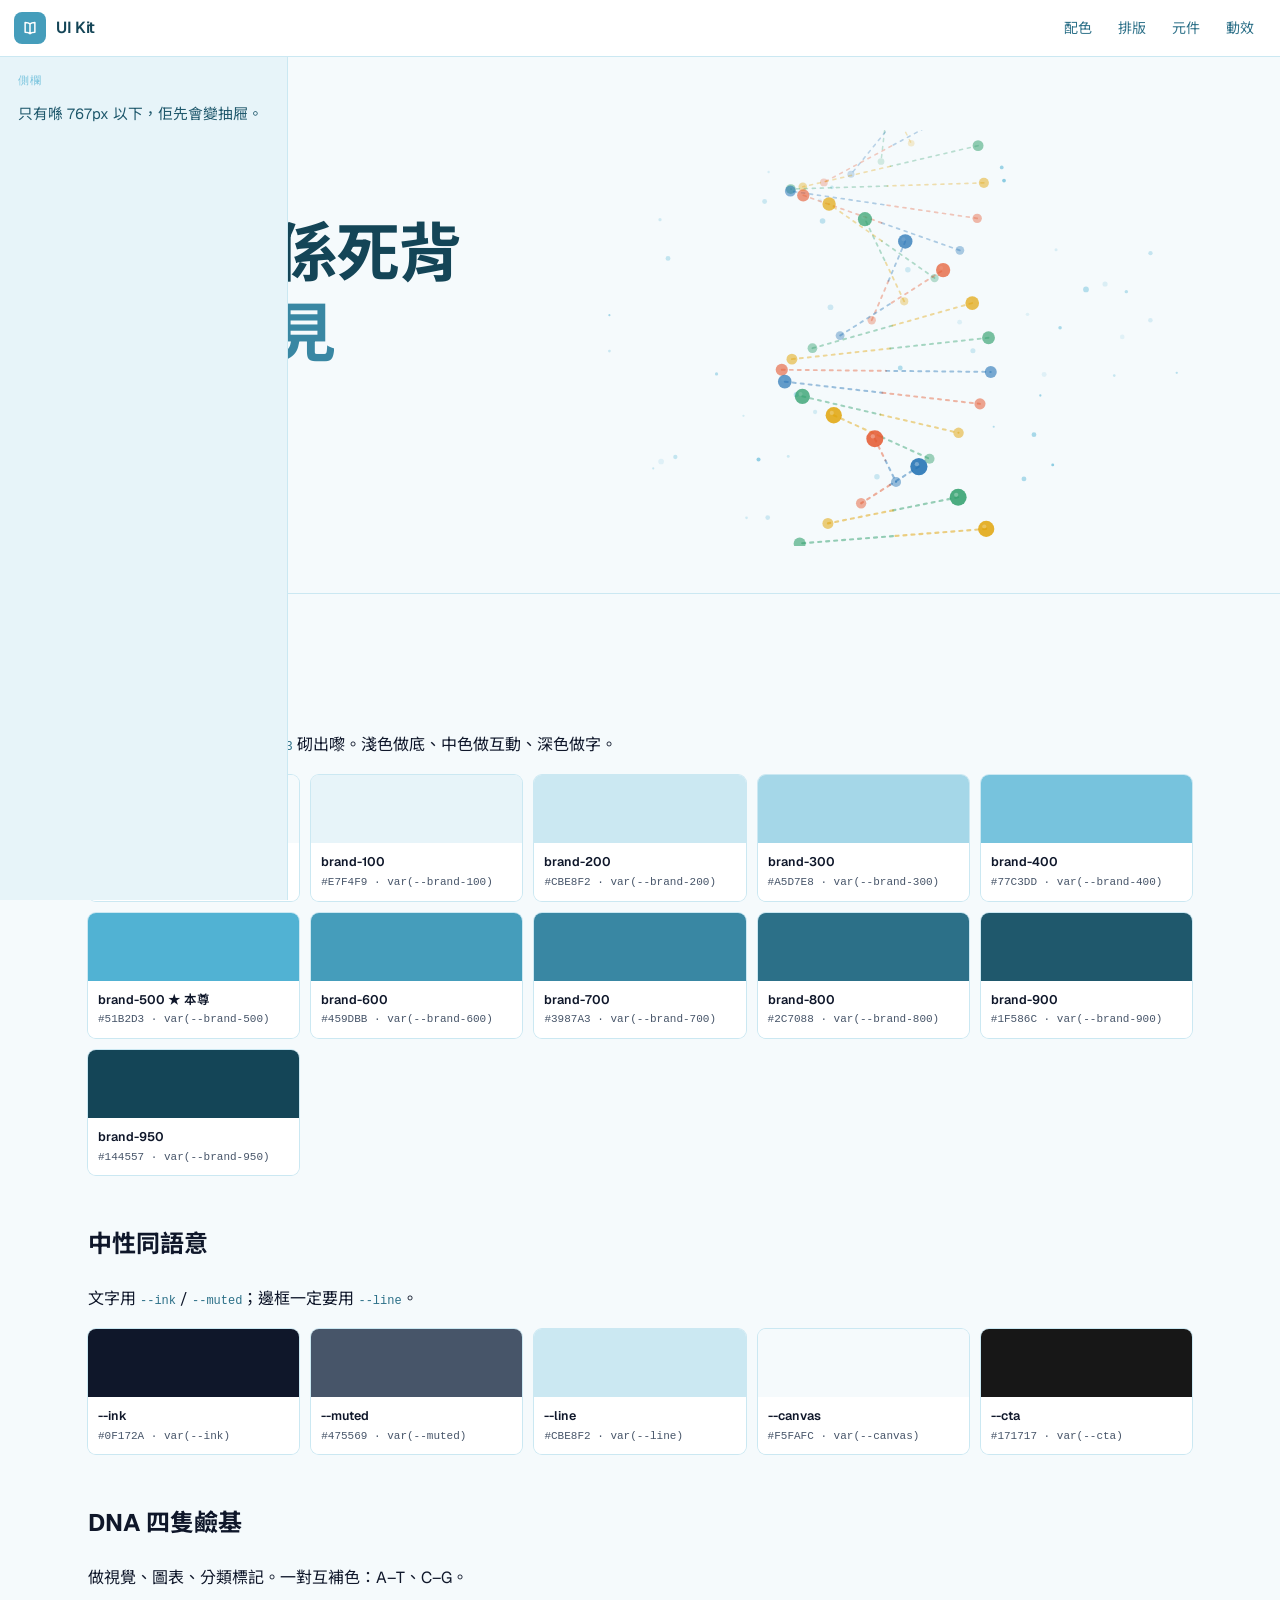
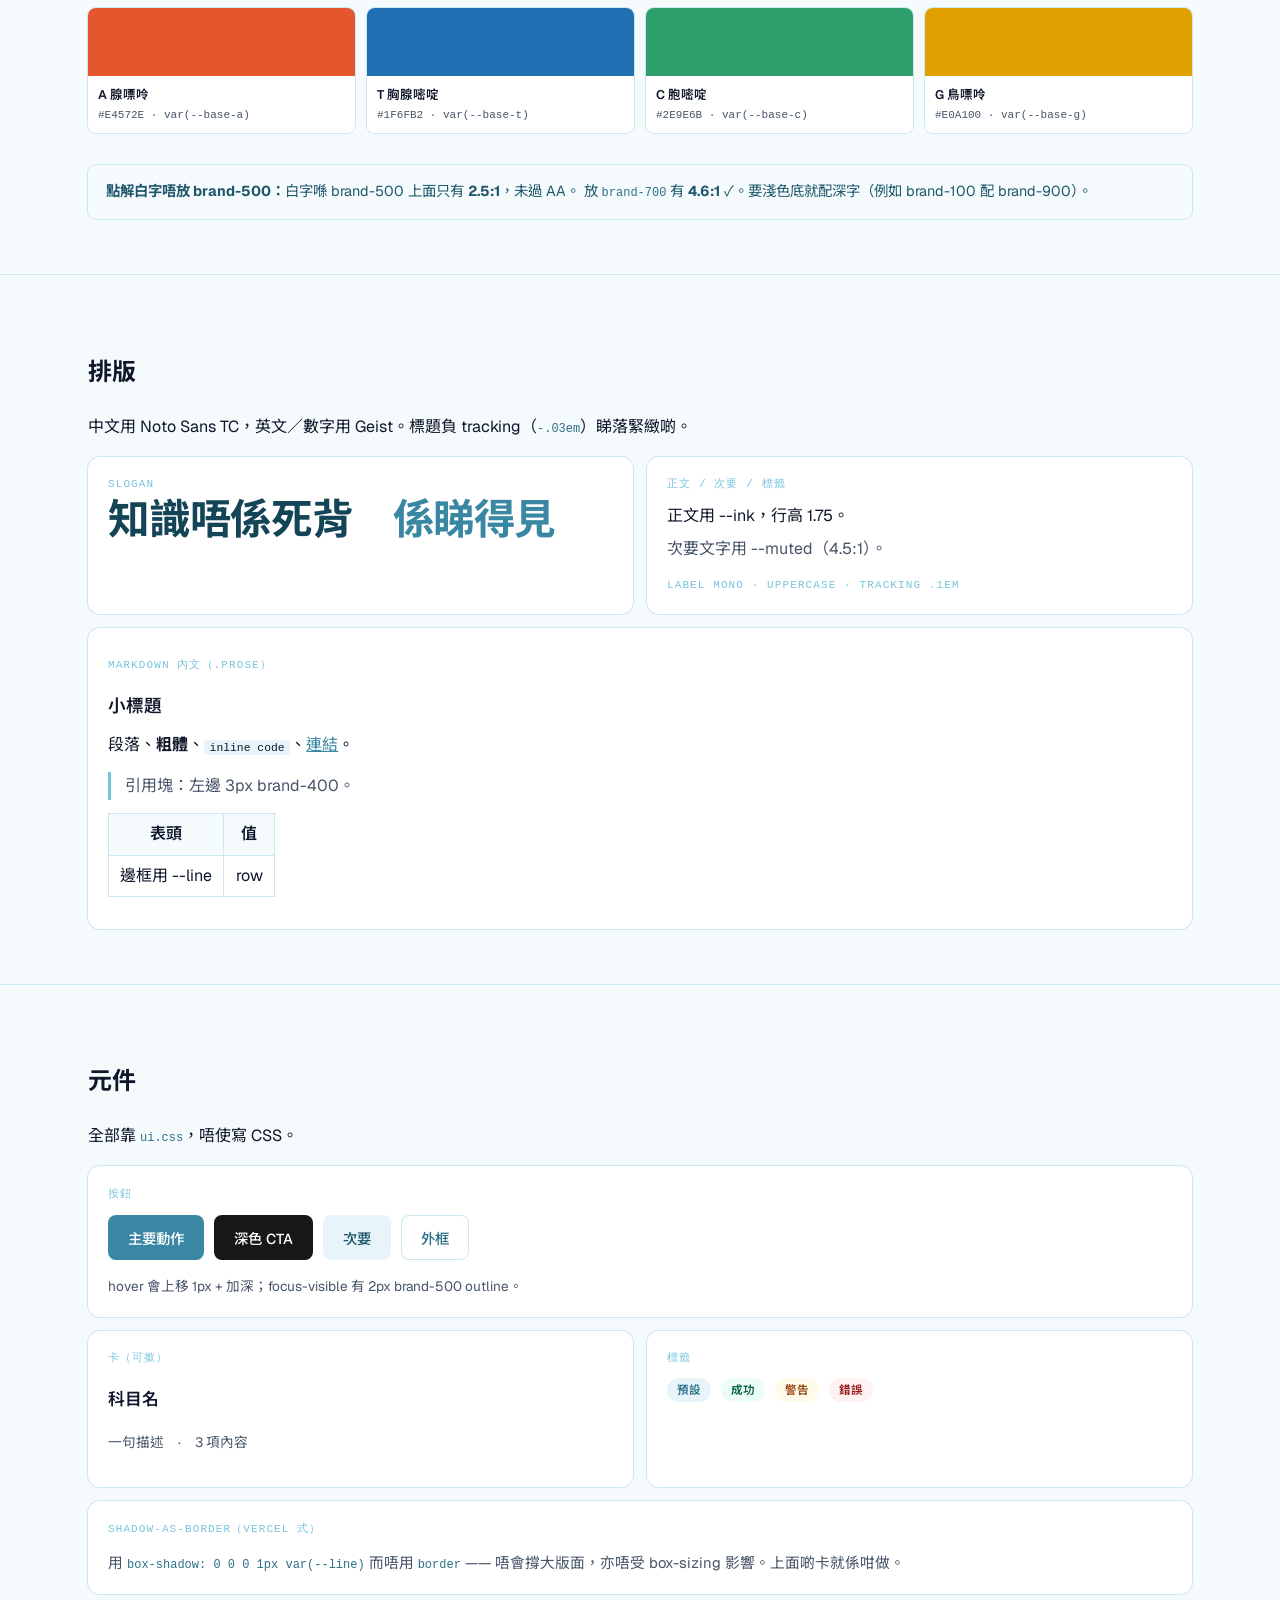
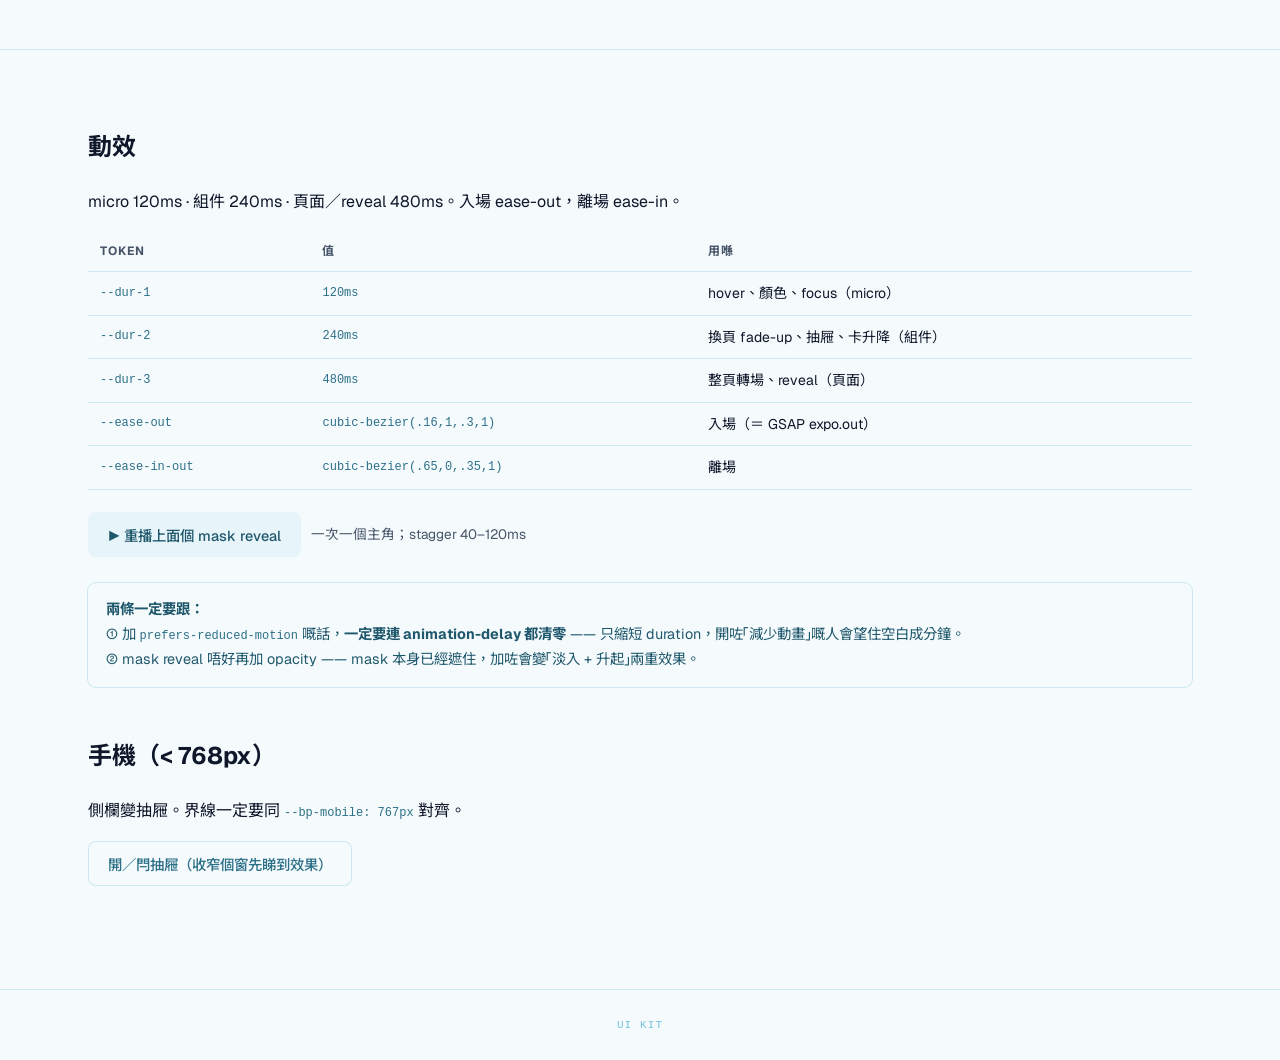
==== index.html @ c0c9cb09 "feat: reusable colour tokens and welcome page UI kit" ====
<!DOCTYPE html>
<html lang="zh-Hant">
<head>
<meta charset="utf-8">
<meta name="viewport" content="width=device-width, initial-scale=1">
<title>UI Kit · 配色同 Welcome Page</title>
<link rel="preconnect" href="https://fonts.googleapis.com">
<link rel="preconnect" href="https://fonts.gstatic.com" crossorigin>
<link href="https://fonts.googleapis.com/css2?family=Geist:wght@400;500;600;700&family=Noto+Sans+TC:wght@400;500;700;900&display=swap" rel="stylesheet">
<link rel="stylesheet" href="ui.css">
<style>
  .wrap { max-width: 72rem; margin: 0 auto; padding: 0 1.5rem; }
  .sec { padding: 3.5rem 0; }
  .sec + .sec { box-shadow: 0 -1px 0 var(--line); }
  .sec > h2 {
    font-size: 1.5rem; font-weight: 700; letter-spacing: -.02em;
    margin: 0 0 .3rem; color: var(--brand-950);
  }
  .sec > .hint { color: var(--muted); font-size: .92rem; margin: 0 0 1.8rem; }
  .grid3 { display: grid; gap: 12px; grid-template-columns: repeat(auto-fit, minmax(190px, 1fr)); }
  .grid2 { display: grid; gap: 14px; grid-template-columns: repeat(auto-fit, minmax(280px, 1fr)); }
  .sw { border-radius: var(--radius); overflow: hidden; box-shadow: 0 0 0 1px var(--line); }
  .sw .chip { height: 68px; }
  .sw .meta { padding: 8px 10px; background: #fff; }
  .sw .nm { font-size: 12.5px; font-weight: 600; }
  .sw .hex { font-family: var(--font-mono); font-size: 11px; color: var(--muted); }
  .row { display: flex; flex-wrap: wrap; gap: 10px; align-items: center; }
  .tok { font-family: var(--font-mono); font-size: 12px; color: var(--brand-800); }
  table.tbl { width: 100%; border-collapse: collapse; font-size: 14px; }
  table.tbl th, table.tbl td { text-align: left; padding: 9px 12px; border-bottom: 1px solid var(--line); }
  table.tbl th { color: var(--muted); font-size: 12px; text-transform: uppercase; letter-spacing: .08em; }
  .note { background: var(--brand-50); box-shadow: 0 0 0 1px var(--line); border-radius: var(--radius); padding: .9rem 1.1rem; font-size: .9rem; color: var(--brand-900); }
  /* hero demo */
  .hero { padding: 2rem 0 3rem; }
  .hero .sl-line { display: flex; flex-wrap: nowrap; }
  .hero .m { overflow: hidden; }
  .hero .sl-en .m { padding-bottom: .22em; margin-bottom: -.22em; }
  .stage { position: relative; height: 26rem; cursor: crosshair; }
  .stage canvas { display: block; width: 100%; height: 100%; }
  @media (max-width: 1023px) { .stage { height: 20rem; } }
  .hero-grid { display: grid; gap: 2rem; align-items: center; }
  @media (min-width: 1024px) { .hero-grid { grid-template-columns: 5fr 7fr; gap: 3.5rem; } }
</style>
</head>
<body>

<!-- ═══════════ 頂條（＝ welcome page 嘅導覽）═══════════ -->
<header class="app-topbar ring-b">
  <a href="#" style="display:flex;align-items:center;gap:.6rem;text-decoration:none">
    <span style="width:2rem;height:2rem;border-radius:var(--radius);background:var(--brand-600);color:#fff;display:grid;place-items:center">
      <svg width="18" height="18" fill="none" stroke="currentColor" viewBox="0 0 24 24">
        <path stroke-linecap="round" stroke-linejoin="round" stroke-width="2"
              d="M12 6.5C10.5 5 8.5 4.5 5.5 4.5v13c3 0 5 .5 6.5 2 1.5-1.5 3.5-2 6.5-2v-13c-3 0-5 .5-6.5 2zm0 0v13"/>
      </svg>
    </span>
    <span style="font-weight:600;color:var(--brand-950);letter-spacing:-.02em">UI Kit</span>
  </a>
  <nav style="margin-left:auto;display:flex;gap:2px;font-size:14px">
    <a href="#colors" class="nav-link">配色</a>
    <a href="#type"   class="nav-link">排版</a>
    <a href="#comp"   class="nav-link">元件</a>
    <a href="#motion" class="nav-link">動效</a>
  </nav>
</header>

<!-- ═══════════ Welcome Page 原樣 ═══════════ -->
<div class="sec hero">
  <div class="wrap">
    <p class="label-mono" style="margin-bottom:1.4rem">Welcome page · 直接抄呢一版</p>
    <div class="hero-grid">
      <div>
        <h1 class="slogan">
          <span class="sl-line">
            <span class="m"><span class="c" style="--i:0">知</span></span>
            <span class="m"><span class="c" style="--i:1">識</span></span>
            <span class="m"><span class="c" style="--i:2">唔</span></span>
            <span class="m"><span class="c" style="--i:3">係</span></span>
            <span class="m"><span class="c" style="--i:4">死</span></span>
            <span class="m"><span class="c" style="--i:5">背</span></span>
          </span>
          <span class="sl-line">
            <span class="m"><span class="c k" style="--i:6">係</span></span>
            <span class="m"><span class="c k" style="--i:7">睇</span></span>
            <span class="m"><span class="c k" style="--i:8">得</span></span>
            <span class="m"><span class="c k" style="--i:9">見</span></span>
          </span>
        </h1>
        <div style="margin-top:2.4rem">
          <a href="#" class="btn btn-primary">
            進入平台
            <svg width="16" height="16" fill="none" stroke="currentColor" viewBox="0 0 24 24">
              <path stroke-linecap="round" stroke-linejoin="round" stroke-width="2" d="M5 12h14M13 6l6 6-6 6"/>
            </svg>
          </a>
        </div>
      </div>
      <div>
        <div class="stage" id="stage"><canvas id="helix" aria-hidden="true"></canvas></div>
      </div>
    </div>
  </div>
</div>

<!-- ═══════════ 配色 ═══════════ -->
<div class="sec" id="colors">
  <div class="wrap">
    <h2>配色</h2>
    <p class="hint">主色階由 <span class="tok">--brand-500 #51B2D3</span> 砌出嚟。淺色做底、中色做互動、深色做字。</p>
    <div class="grid3" id="swBrand"></div>

    <h2 style="margin-top:3rem">中性同語意</h2>
    <p class="hint">文字用 <span class="tok">--ink</span> / <span class="tok">--muted</span>；邊框一定要用 <span class="tok">--line</span>。</p>
    <div class="grid3" id="swNeutral"></div>

    <h2 style="margin-top:3rem">DNA 四隻鹼基</h2>
    <p class="hint">做視覺、圖表、分類標記。一對互補色：A–T、C–G。</p>
    <div class="grid3" id="swBase"></div>

    <div class="note" style="margin-top:2rem">
      <b>點解白字唔放 brand-500：</b>白字喺 brand-500 上面只有 <b>2.5:1</b>，未過 AA。
      放 <span class="tok">brand-700</span> 有 <b>4.6:1</b> ✓。要淺色底就配深字（例如 brand-100 配 brand-900）。
    </div>
  </div>
</div>

<!-- ═══════════ 排版 ═══════════ -->
<div class="sec" id="type">
  <div class="wrap">
    <h2>排版</h2>
    <p class="hint">中文用 Noto Sans TC，英文／數字用 Geist。標題負 tracking（<span class="tok">-.03em</span>）睇落緊緻啲。</p>
    <div class="grid2">
      <div class="card">
        <p class="label-mono">Slogan</p>
        <p class="slogan" style="font-size:clamp(1.8rem,3.4vw,2.6rem)">知識唔係死背<span class="k">　係睇得見</span></p>
      </div>
      <div class="card">
        <p class="label-mono">正文 / 次要 / 標籤</p>
        <p style="margin:.5rem 0 .3rem">正文用 --ink，行高 1.75。</p>
        <p style="margin:0 0 .8rem;color:var(--muted)">次要文字用 --muted（4.5:1）。</p>
        <p class="label-mono" style="margin:0">Label mono · uppercase · tracking .1em</p>
      </div>
    </div>
    <div class="card prose" style="margin-top:14px">
      <p class="label-mono">Markdown 內文（.prose）</p>
      <h3>小標題</h3>
      <p>段落、<b>粗體</b>、<code>inline code</code>、<a href="#">連結</a>。</p>
      <blockquote>引用塊：左邊 3px brand-400。</blockquote>
      <table><tr><th>表頭</th><th>值</th></tr><tr><td>邊框用 --line</td><td>row</td></tr></table>
    </div>
  </div>
</div>

<!-- ═══════════ 元件 ═══════════ -->
<div class="sec" id="comp">
  <div class="wrap">
    <h2>元件</h2>
    <p class="hint">全部靠 <span class="tok">ui.css</span>，唔使寫 CSS。</p>

    <div class="card">
      <p class="label-mono">按鈕</p>
      <div class="row" style="margin-top:.7rem">
        <button class="btn btn-primary">主要動作</button>
        <button class="btn btn-dark">深色 CTA</button>
        <button class="btn btn-ghost">次要</button>
        <button class="btn btn-outline">外框</button>
      </div>
      <p class="card-sub" style="margin:.9rem 0 0">
        hover 會上移 1px + 加深；focus-visible 有 2px brand-500 outline。
      </p>
    </div>

    <div class="grid2" style="margin-top:14px">
      <div class="card card-hover">
        <p class="label-mono">卡（可撳）</p>
        <p class="card-title">科目名</p>
        <p class="card-sub">一句描述　·　3 項內容</p>
      </div>
      <div class="card">
        <p class="label-mono">標籤</p>
        <div class="row" style="margin-top:.6rem">
          <span class="pill">預設</span>
          <span class="pill" style="background:var(--ok-bg);color:#065F46">成功</span>
          <span class="pill" style="background:var(--warn-bg);color:#92400E">警告</span>
          <span class="pill" style="background:var(--danger-bg);color:#991B1B">錯誤</span>
        </div>
      </div>
    </div>

    <div class="card" style="margin-top:14px">
      <p class="label-mono">Shadow-as-border（Vercel 式）</p>
      <p style="margin:.7rem 0 0;font-size:.92rem;color:var(--muted)">
        用 <span class="tok">box-shadow: 0 0 0 1px var(--line)</span> 而唔用 <span class="tok">border</span> ——
        唔會撐大版面，亦唔受 box-sizing 影響。上面啲卡就係咁做。
      </p>
    </div>
  </div>
</div>

<!-- ═══════════ 動效 ═══════════ -->
<div class="sec" id="motion">
  <div class="wrap">
    <h2>動效</h2>
    <p class="hint">micro 120ms · 組件 240ms · 頁面／reveal 480ms。入場 ease-out，離場 ease-in。</p>
    <table class="tbl">
      <tr><th>Token</th><th>值</th><th>用喺</th></tr>
      <tr><td class="tok">--dur-1</td><td class="tok">120ms</td><td>hover、顏色、focus（micro）</td></tr>
      <tr><td class="tok">--dur-2</td><td class="tok">240ms</td><td>換頁 fade-up、抽屜、卡升降（組件）</td></tr>
      <tr><td class="tok">--dur-3</td><td class="tok">480ms</td><td>整頁轉場、reveal（頁面）</td></tr>
      <tr><td class="tok">--ease-out</td><td class="tok">cubic-bezier(.16,1,.3,1)</td><td>入場（＝ GSAP expo.out）</td></tr>
      <tr><td class="tok">--ease-in-out</td><td class="tok">cubic-bezier(.65,0,.35,1)</td><td>離場</td></tr>
    </table>
    <div class="row" style="margin-top:1.4rem">
      <button class="btn btn-ghost" onclick="replay()">▶ 重播上面個 mask reveal</button>
      <span class="card-sub">一次一個主角；stagger 40–120ms</span>
    </div>
    <div class="note" style="margin-top:1.6rem">
      <b>兩條一定要跟：</b><br>
      ① 加 <span class="tok">prefers-reduced-motion</span> 嘅話，<b>一定要連 animation-delay 都清零</b> ——
      只縮短 duration，開咗「減少動畫」嘅人會望住空白成分鐘。<br>
      ② mask reveal 唔好再加 opacity —— mask 本身已經遮住，加咗會變「淡入 + 升起」兩重效果。
    </div>

    <h2 style="margin-top:3rem">手機（&lt; 768px）</h2>
    <p class="hint">側欄變抽屜。界線一定要同 <span class="tok">--bp-mobile: 767px</span> 對齊。</p>
    <div class="row">
      <button class="btn btn-outline" onclick="document.getElementById('demo-drawer').classList.toggle('is-open')">
        開／閂抽屜（收窄個窗先睇到效果）
      </button>
    </div>
  </div>
</div>

<div id="backdrop" hidden onclick="document.getElementById('demo-drawer').classList.remove('is-open')"></div>
<aside class="app-sidebar" id="demo-drawer" style="position:fixed;top:var(--rail);bottom:0;left:0;z-index:30">
  <div style="padding:1rem 1.1rem">
    <p class="label-mono">側欄</p>
    <p style="margin:.6rem 0;font-size:.92rem">只有喺 767px 以下，佢先會變抽屜。</p>
  </div>
</aside>

<footer class="ring-t" style="margin-top:3rem">
  <p class="label-mono" style="text-align:center;padding:1.6rem">UI Kit</p>
</footer>

<script>
/* ═══ 色板由 CSS 變數讀出嚟砌 —— 改 ui.css 呢版自動跟 ═══ */
(function () {
  var CS = getComputedStyle(document.documentElement);
  function v(n) { return CS.getPropertyValue(n).trim(); }
  function swatch(el, name, val, label) {
    var d = document.createElement('div');
    d.className = 'sw';
    d.innerHTML = '<div class="chip" style="background:' + val + '"></div>'
      + '<div class="meta"><div class="nm">' + (label || name) + '</div>'
      + '<div class="hex">' + val.toUpperCase() + ' · var(' + name + ')</div></div>';
    el.appendChild(d);
  }
  var i;
  var STEPS = [50, 100, 200, 300, 400, 500, 600, 700, 800, 900, 950];
  var b = document.getElementById('swBrand');
  for (i = 0; i < STEPS.length; i++) {
    var step = STEPS[i];
    swatch(b, '--brand-' + step, v('--brand-' + step),
            'brand-' + step + (step === 500 ? '  ★ 本尊' : ''));
  }
  swatch(document.getElementById('swNeutral'), '--ink', v('--ink'));
  swatch(document.getElementById('swNeutral'), '--muted', v('--muted'));
  swatch(document.getElementById('swNeutral'), '--line', v('--line'));
  swatch(document.getElementById('swNeutral'), '--canvas', v('--canvas'));
  swatch(document.getElementById('swNeutral'), '--cta', v('--cta'));
  swatch(document.getElementById('swBase'), '--base-a', v('--base-a'), 'A 腺嘌呤');
  swatch(document.getElementById('swBase'), '--base-t', v('--base-t'), 'T 胸腺嘧啶');
  swatch(document.getElementById('swBase'), '--base-c', v('--base-c'), 'C 胞嘧啶');
  swatch(document.getElementById('swBase'), '--base-g', v('--base-g'), 'G 鳥嘌呤');
})();

function replay() {
  document.querySelectorAll('.hero .c').forEach(function (el) {
    el.style.animation = 'none';
    void el.offsetWidth;
    el.style.animation = '';
  });
}

/* ═══ 3D DNA 雙螺旋（同 LearnHub welcome page 一樣）═══
   真透視投影（z 影響大細同位置）+ 深度排序（遠嘅先畫）。 */
(function () {
  var canvas = document.getElementById('helix');
  var stage = document.getElementById('stage');
  if (!canvas || !stage) return;
  var ctx = canvas.getContext('2d');
  if (!ctx) return;

  var reduce = window.matchMedia('(prefers-reduced-motion: reduce)').matches;

  var ZOOM = 2.0;        /* 想調大細改呢個 */
  var SPEED = 0.003;     /* 轉速 */

  var BASES = {
    A: { color: '#E4572E', pair: 'T' },
    T: { color: '#1F6FB2', pair: 'A' },
    C: { color: '#2E9E6B', pair: 'G' },
    G: { color: '#E0A100', pair: 'C' }
  };
  var ORDER = ['A', 'T', 'C', 'G'];

  var PAIRS = 46, RADIUS = 62, TWIST = 0.36, SPAN = 620, FOCAL = 520;
  var w = 0, h = 0, dpr = 1, t = 0;
  var pointer = { x: 0, y: 0, tx: 0, ty: 0, px: -999, py: -999, on: false };

  var PARTICLES = 46, PUSH_R = 90, PUSH_F = 2.0, SPRING = 0.008, DAMPING = 0.92, WANDER = 3.2;
  var DOT_COLORS = ['#77C3DD', '#51B2D3', '#A5D8E8'];
  var parts = [];

  for (var pi = 0; pi < PARTICLES; pi++) {
    var pang = Math.random() * Math.PI * 2;
    var prad = Math.sqrt(Math.random()) * 0.5;   /* sqrt → 面積均勻，唔會中間密 */
    parts.push({
      nx: 0.5 + Math.cos(pang) * prad, ny: 0.5 + Math.sin(pang) * prad,
      hx: 0, hy: 0, x: 0, y: 0, vx: 0, vy: 0, placed: false,
      r: 1 + Math.random() * 1.9, a: 0.22 + Math.random() * 0.42,
      ph: Math.random() * Math.PI * 2, c: DOT_COLORS[pi % DOT_COLORS.length]
    });
  }

  function resize() {
    dpr = Math.min(window.devicePixelRatio || 1, 2);
    var rect = stage.getBoundingClientRect();
    w = Math.max(1, rect.width); h = Math.max(1, rect.height);
    canvas.width = Math.floor(w * dpr); canvas.height = Math.floor(h * dpr);
    ctx.setTransform(dpr, 0, 0, dpr, 0, 0);
    for (var i = 0; i < parts.length; i++) {
      var p = parts[i];
      p.hx = p.nx * w; p.hy = p.ny * h;
      if (!p.placed) { p.x = p.hx; p.y = p.hy; p.placed = true; }
    }
  }

  function drawParticles() {
    for (var i = 0; i < parts.length; i++) {
      var o = parts[i];
      if (pointer.on) {
        var dx = o.x - pointer.px, dy = o.y - pointer.py, dd = dx * dx + dy * dy;
        if (dd < PUSH_R * PUSH_R) {
          var d = Math.sqrt(dd) || 1, f = 1 - d / PUSH_R;
          o.vx += (dx / d) * f * PUSH_F; o.vy += (dy / d) * f * PUSH_F;
        }
      }
      /* 彈返**自己個家**而唔係畫面中心 —— 唔係一推到中間就會攏成一堆散唔返 */
      var wx = Math.sin(t * 0.55 + o.ph) * WANDER;
      var wy = Math.cos(t * 0.42 + o.ph * 1.7) * WANDER;
      o.vx += (o.hx + wx - o.x) * SPRING; o.vy += (o.hy + wy - o.y) * SPRING;
      o.vx *= DAMPING; o.vy *= DAMPING; o.x += o.vx; o.y += o.vy;
      ctx.globalAlpha = o.a; ctx.fillStyle = o.c;
      ctx.beginPath(); ctx.arc(o.x, o.y, o.r, 0, Math.PI * 2); ctx.fill();
    }
    ctx.globalAlpha = 1;
  }

  function draw() {
    ctx.clearRect(0, 0, w, h);
    drawParticles();

    var tiltX = -0.34 + pointer.ty * 0.20, tiltY = pointer.tx * 0.30;
    var cosY = Math.cos(tiltY), sinY = Math.sin(tiltY);
    var cosX = Math.cos(tiltX), sinX = Math.sin(tiltX);
    var cx = w / 2, cy = h / 2;
    var scale = Math.min(w / 300, h / 500) * ZOOM;

    function rot(x0, y0, z0) {
      var x1 = x0 * cosY - z0 * sinY, z1 = x0 * sinY + z0 * cosY;
      var y1 = y0 * cosX - z1 * sinX, z2 = y0 * sinX + z1 * cosX;
      var s = FOCAL / (FOCAL + z2);
      return { x: cx + x1 * s * scale, y: cy + y1 * s * scale, z: z2, s: s };
    }

    var nodes = [];
    for (var i = 0; i < PAIRS; i++) {
      var axisY = (i / (PAIRS - 1) - 0.5) * SPAN;
      var ang = i * TWIST + t;
      var leftKey = ORDER[i % 4], rightKey = BASES[leftKey].pair;
      var ax = Math.cos(ang) * RADIUS, az = Math.sin(ang) * RADIUS;
      var pa = rot(ax, axisY, az), pb = rot(-ax, axisY, -az);
      var mid = { x: (pa.x + pb.x) / 2, y: (pa.y + pb.y) / 2 };
      nodes.push({
        kind: 'rung', z: (pa.z + pb.z) / 2,
        x1: pa.x, y1: pa.y, x2: mid.x, y2: mid.y, c1: BASES[leftKey].color,
        ax: mid.x, ay: mid.y, bx: pb.x, by: pb.y, c2: BASES[rightKey].color
      });
      nodes.push({ kind: 'bead', x: pa.x, y: pa.y, z: pa.z, s: pa.s, c: BASES[leftKey].color });
      nodes.push({ kind: 'bead', x: pb.x, y: pb.y, z: pb.z, s: pb.s, c: BASES[rightKey].color });
    }
    nodes.sort(function (a, b) { return b.z - a.z; });   /* z 大＝遠，先畫 */

    for (var k = 0; k < nodes.length; k++) {
      var n = nodes[k];
      var depth = 1 - (n.z + RADIUS * 2) / (RADIUS * 4);
      depth = Math.max(0, Math.min(1, depth));
      ctx.globalAlpha = 0.14 + depth * 0.86;
      if (n.kind === 'bead') {
        var r = Math.max(1.4, 3.6 * n.s * scale);
        ctx.fillStyle = n.c;
        ctx.beginPath(); ctx.arc(n.x, n.y, r * (0.65 + depth * 0.65), 0, Math.PI * 2); ctx.fill();
        if (depth > 0.62) {
          ctx.globalAlpha = (depth - 0.62) * 1.3; ctx.fillStyle = '#FFFFFF';
          ctx.beginPath(); ctx.arc(n.x - r * 0.28, n.y - r * 0.34, r * 0.30, 0, Math.PI * 2); ctx.fill();
        }
      } else {
        ctx.globalAlpha = ctx.globalAlpha * 0.7;
        ctx.lineWidth = 1 + depth * 1.8; ctx.lineCap = 'round'; ctx.setLineDash([3, 5]);
        ctx.strokeStyle = n.c1;
        ctx.beginPath(); ctx.moveTo(n.x1, n.y1); ctx.lineTo(n.x2, n.y2); ctx.stroke();
        ctx.strokeStyle = n.c2;
        ctx.beginPath(); ctx.moveTo(n.ax, n.ay); ctx.lineTo(n.bx, n.by); ctx.stroke();
        ctx.setLineDash([]);
      }
    }
    ctx.globalAlpha = 1;
  }

  function frame() {
    t += SPEED;
    pointer.x += (pointer.tx - pointer.x) * 0.06;
    pointer.y += (pointer.ty - pointer.y) * 0.06;
    draw();
    requestAnimationFrame(frame);
  }

  resize();
  window.addEventListener('resize', resize);
  if (reduce) { draw(); }
  else {
    stage.addEventListener('pointermove', function (e) {
      var r = stage.getBoundingClientRect();
      pointer.px = e.clientX - r.left; pointer.py = e.clientY - r.top;
      pointer.on = true;
      pointer.tx = (pointer.px / r.width - 0.5) * 2;
      pointer.ty = (pointer.py / r.height - 0.5) * 2;
    });
    stage.addEventListener('pointerleave', function () {
      pointer.on = false; pointer.tx = 0; pointer.ty = 0;
    });
    requestAnimationFrame(frame);
  }
})();
</script>
</body>
</html>
---- ui.css ----
/* ══════════════════════════════════════════════════════════════
   UI Kit · LearnHub 設計系統
   ──────────────────────────────────────────────────────────────
   一個檔，drop 入任何 project 就用得：
     <link rel="stylesheet" href="ui.css">
   跟住用 var(--brand-500) 之類，唔使記色值。

   內容：色階 · 中性色 · 動效 token · 按鈕 · 卡 · 導覽 ·
         shadow-as-border · 排版 · 手機抽屜 · reduced-motion
   ══════════════════════════════════════════════════════════════ */

:root {
  /* ── 主色階：由 #51B2D3（brand-500 本尊）砌出嚟 ────────────
     淺色做底（50–200）、中色做互動（300–500）、深色做字（700–950）。
     白字放 brand-700 係 4.6:1，啱 WCAG AA。 */
  --brand-50:  #F5FAFC;
  --brand-100: #E7F4F9;
  --brand-200: #CBE8F2;
  --brand-300: #A5D7E8;
  --brand-400: #77C3DD;
  --brand-500: #51B2D3;
  --brand-600: #459DBB;
  --brand-700: #3987A3;
  --brand-800: #2C7088;
  --brand-900: #1F586C;
  --brand-950: #144557;

  /* ── 中性 ─────────────────────────────────────────────── */
  --ink:        #0F172A;   /* 主文字 */
  --muted:      #475569;   /* 次要文字（4.5:1 on 白） */
  --line:       #CBE8F2;   /* 分隔線／邊框（＝ brand-200） */
  --surface:    #FFFFFF;
  --canvas:     #F5FAFC;   /* 頁面底（＝ brand-50） */
  --cta:        #171717;   /* 深色 CTA */

  /* ── 語意 ─────────────────────────────────────────────── */
  --ok:         #059669;  --ok-bg:   #ECFDF5;
  --warn:       #B45309;  --warn-bg: #FFFBEB;
  --danger:     #DC2626;  --danger-bg:#FEF2F2;

  /* ── 動效 token（跟「UI元素 - Motion 動效」）────────────
     micro 120ms · 組件 240ms · 頁面／reveal 480ms
     入場 ease-out，離場 ease-in；一次一個主角，stagger 40–120ms */
  --dur-1: 120ms;
  --dur-2: 240ms;
  --dur-3: 480ms;
  --ease-out:    cubic-bezier(.16, 1, .3, 1);   /* ＝ GSAP expo.out */
  --ease-in-out: cubic-bezier(.65, 0, .35, 1);

  /* ── DNA 四隻鹼基（做視覺／圖表用）───────────────────── */
  --base-a: #E4572E;   /* 橙紅 */
  --base-t: #1F6FB2;   /* 藍 */
  --base-c: #2E9E6B;   /* 綠 */
  --base-g: #E0A100;   /* 琥珀 */

  /* ── 粒子（背景裝飾）────────────────────────────────── */
  --dot-1: #77C3DD;
  --dot-2: #51B2D3;
  --dot-3: #A5D8E8;

  /* ── 版面 ─────────────────────────────────────────────── */
  --radius-sm: 6px;
  --radius:    8px;
  --radius-lg: 12px;
  --radius-xl: 16px;
  --font: 'Geist', 'Noto Sans TC', system-ui, -apple-system, sans-serif;
  --font-mono: ui-monospace, SFMono-Regular, "SF Mono", Menlo, monospace;
  --rail: 3.5rem;      /* 頂條高（＝ h-14） */
  --sidebar: 18rem;    /* 側欄闊（＝ w-72） */
  --bp-mobile: 767px;  /* < 768 = 手機 */
}

/* ═══════════ 基礎 ═══════════ */
*, *::before, *::after { box-sizing: border-box; }
body {
  margin: 0;
  background: var(--canvas);
  color: var(--ink);
  font-family: var(--font);
  line-height: 1.75;
  -webkit-text-size-adjust: 100%;
}
a { color: var(--brand-700); }

/* ═══════════ Shadow-as-border（Vercel 式）═══════════
   用 shadow 畫 1px 線而唔用 border —— 唔會撐大版面，
   亦唔會被 box-sizing 影響。 */
.ring-b { box-shadow: 0 1px 0 var(--line); }
.ring-t { box-shadow: 0 -1px 0 var(--line); }
.ring   { box-shadow: 0 0 0 1px var(--line); }

/* ═══════════ 按鈕 ═══════════ */
.btn {
  display: inline-flex; align-items: center; gap: .5rem;
  padding: .75rem 1.25rem; border-radius: var(--radius);
  font-size: .9rem; font-weight: 500; font-family: inherit;
  border: 0; cursor: pointer; text-decoration: none;
  transition: background var(--dur-1) ease, transform var(--dur-1) ease,
              color var(--dur-1) ease;
}
.btn:active { transform: translateY(0); }
.btn:focus-visible { outline: 2px solid var(--brand-500); outline-offset: 2px; }

/* 主掣：brand-700 + 白字 ＝ 4.6:1（過 AA） */
.btn-primary { background: var(--brand-700); color: #fff; }
.btn-primary:hover { background: var(--brand-800); transform: translateY(-1px); }

.btn-dark { background: var(--cta); color: #fff; }
.btn-dark:hover { background: #000; transform: translateY(-1px); }

.btn-ghost { background: var(--brand-100); color: var(--brand-900); }
.btn-ghost:hover { background: var(--brand-200); }

.btn-outline { background: transparent; color: var(--brand-800); box-shadow: inset 0 0 0 1px var(--line); }
.btn-outline:hover { background: var(--brand-50); }

/* ═══════════ 導覽連結 ═══════════ */
.nav-link {
  padding: .5rem .75rem; border-radius: var(--radius-sm);
  color: var(--brand-800); text-decoration: none;
  transition: background var(--dur-1) ease, color var(--dur-1) ease;
}
.nav-link:hover { background: var(--brand-100); color: var(--brand-950); }

/* ═══════════ 小標籤 ═══════════ */
.label-mono {
  font-family: var(--font-mono);
  font-size: 11px; font-weight: 500; letter-spacing: .1em;
  text-transform: uppercase; color: var(--brand-400); margin: 0;
}
.pill {
  display: inline-block; padding: 2px 10px; border-radius: 999px;
  font-size: 11.5px; font-weight: 600;
  background: var(--brand-100); color: var(--brand-800);
}

/* ═══════════ 卡 ═══════════ */
.card {
  background: var(--surface); border-radius: var(--radius-lg);
  box-shadow: 0 0 0 1px var(--line);
  padding: 1.15rem 1.25rem;
  transition: transform var(--dur-1) var(--ease-out),
              box-shadow var(--dur-1) var(--ease-out);
}
.card-hover:hover {
  transform: translateY(-1px);
  box-shadow: 0 0 0 1px var(--line), 0 8px 24px -12px rgba(20, 69, 87, .35);
}
.card-title { font-weight: 600; font-size: 1.05rem; letter-spacing: -.2px; }
.card-sub   { font-size: .85rem; color: var(--muted); }

/* ═══════════ 排版 ═══════════ */
.slogan {
  font-size: clamp(2.3rem, 5vw, 4rem);
  font-weight: 700; line-height: 1.24; letter-spacing: -.03em;
  color: var(--brand-950); margin: 0;
}
.slogan .k { color: var(--brand-700); letter-spacing: -.04em; }  /* 強調那半句 */

/* Markdown／文章內文 */
.prose h1 { font-size: 1.6rem;  font-weight: 700; margin: 1.2rem 0 .6rem; }
.prose h2 { font-size: 1.3rem;  font-weight: 700; margin: 1.1rem 0 .5rem; }
.prose h3 { font-size: 1.1rem;  font-weight: 600; margin: 1rem 0 .4rem; }
.prose p  { margin: .6rem 0; line-height: 1.75; }
.prose ul, .prose ol { margin: .6rem 0 .6rem 1.3rem; line-height: 1.75; }
.prose ul { list-style: disc; } .prose ol { list-style: decimal; }
.prose code  { background: var(--brand-100); padding: .1rem .35rem; border-radius: .25rem; font-size: .875em; }
.prose pre   { background: var(--brand-950); color: var(--brand-100); padding: 1rem; border-radius: var(--radius); overflow-x: auto; margin: .8rem 0; }
.prose pre code { background: none; padding: 0; color: inherit; }
.prose blockquote { border-left: 3px solid var(--brand-400); padding-left: .9rem; color: var(--muted); margin: .8rem 0; }
.prose table { border-collapse: collapse; margin: .8rem 0; }
.prose th, .prose td { border: 1px solid var(--line); padding: .4rem .7rem; }
.prose th { background: var(--brand-50); font-weight: 600; }
.prose img { max-width: 100%; }

/* ═══════════ 動效 ═══════════ */
.fade-up { animation: fadeUp var(--dur-2) var(--ease-out) both; }
@keyframes fadeUp {
  from { opacity: 0; transform: translate3d(0, 6px, 0); }
  to   { opacity: 1; transform: translate3d(0, 0, 0); }
}
/* 逐個字由 mask 下面升上嚟。HTML：
   <span class="m"><span class="c" style="--i:0">知</span></span> */
.m { display: inline-block; overflow: hidden; vertical-align: bottom; }
.c { display: inline-block; animation: charRise 1100ms var(--ease-out) both;
     animation-delay: calc(var(--i) * 30ms); }
@keyframes charRise {
  from { transform: translate3d(0, 130%, 0); }
  to   { transform: translate3d(0, 0, 0); }
}

/* ═══════════ 頂條 + 側欄（手機變抽屜）═══════════
   界線一定要同 --bp-mobile（767px）對齊，唔係會出現
   「側欄收咗但主內容仲留位」嘅空窗。 */
.app-topbar {
  position: sticky; top: 0; z-index: 40; height: var(--rail);
  display: flex; align-items: center; gap: .6rem; padding: 0 .9rem;
  background: rgba(255, 255, 255, .95);
  backdrop-filter: blur(8px);
  box-shadow: 0 1px 0 var(--line);
}
.app-sidebar {
  width: var(--sidebar); flex: 0 0 var(--sidebar);
  background: var(--brand-100); color: var(--brand-900);
  box-shadow: inset -1px 0 0 var(--line);
  position: sticky; top: var(--rail); height: calc(100vh - var(--rail));
  overflow-y: auto;
}
#backdrop { display: none; }
@media (max-width: 767px) {
  .app-sidebar {
    position: fixed; top: var(--rail); bottom: 0; left: 0; z-index: 30;
    height: auto; transform: translateX(-100%);
    transition: transform .22s ease;
    box-shadow: 0 0 0 1px var(--line), 24px 0 48px -24px rgba(20, 69, 87, .45);
  }
  .app-sidebar.is-open { transform: translateX(0); }
  #backdrop:not([hidden]) {
    display: block; position: fixed; inset: var(--rail) 0 0 0; z-index: 20;
    background: rgba(20, 69, 87, .35);
  }
  body.sidebar-open { overflow: hidden; }   /* 鎖住背景捲動，唔係會有雙捲軸 */
}

/* ═══════════ 無障礙：減少動畫 ═══════════
   用 .01ms + !important 而唔係 animation:none —— 保留動畫結束狀態，
   唔會「未播完就卡喺 opacity:0」。
   ⚠️ 一定要連 animation-delay 都清零，唔係有延遲嘅元素會空白好久。 */
@media (prefers-reduced-motion: reduce) {
  *, *::before, *::after {
    animation-duration: .01ms !important;
    animation-delay: 0ms !important;
    animation-iteration-count: 1 !important;
    transition-duration: .01ms !important;
    transition-delay: 0ms !important;
    scroll-behavior: auto !important;
  }
}
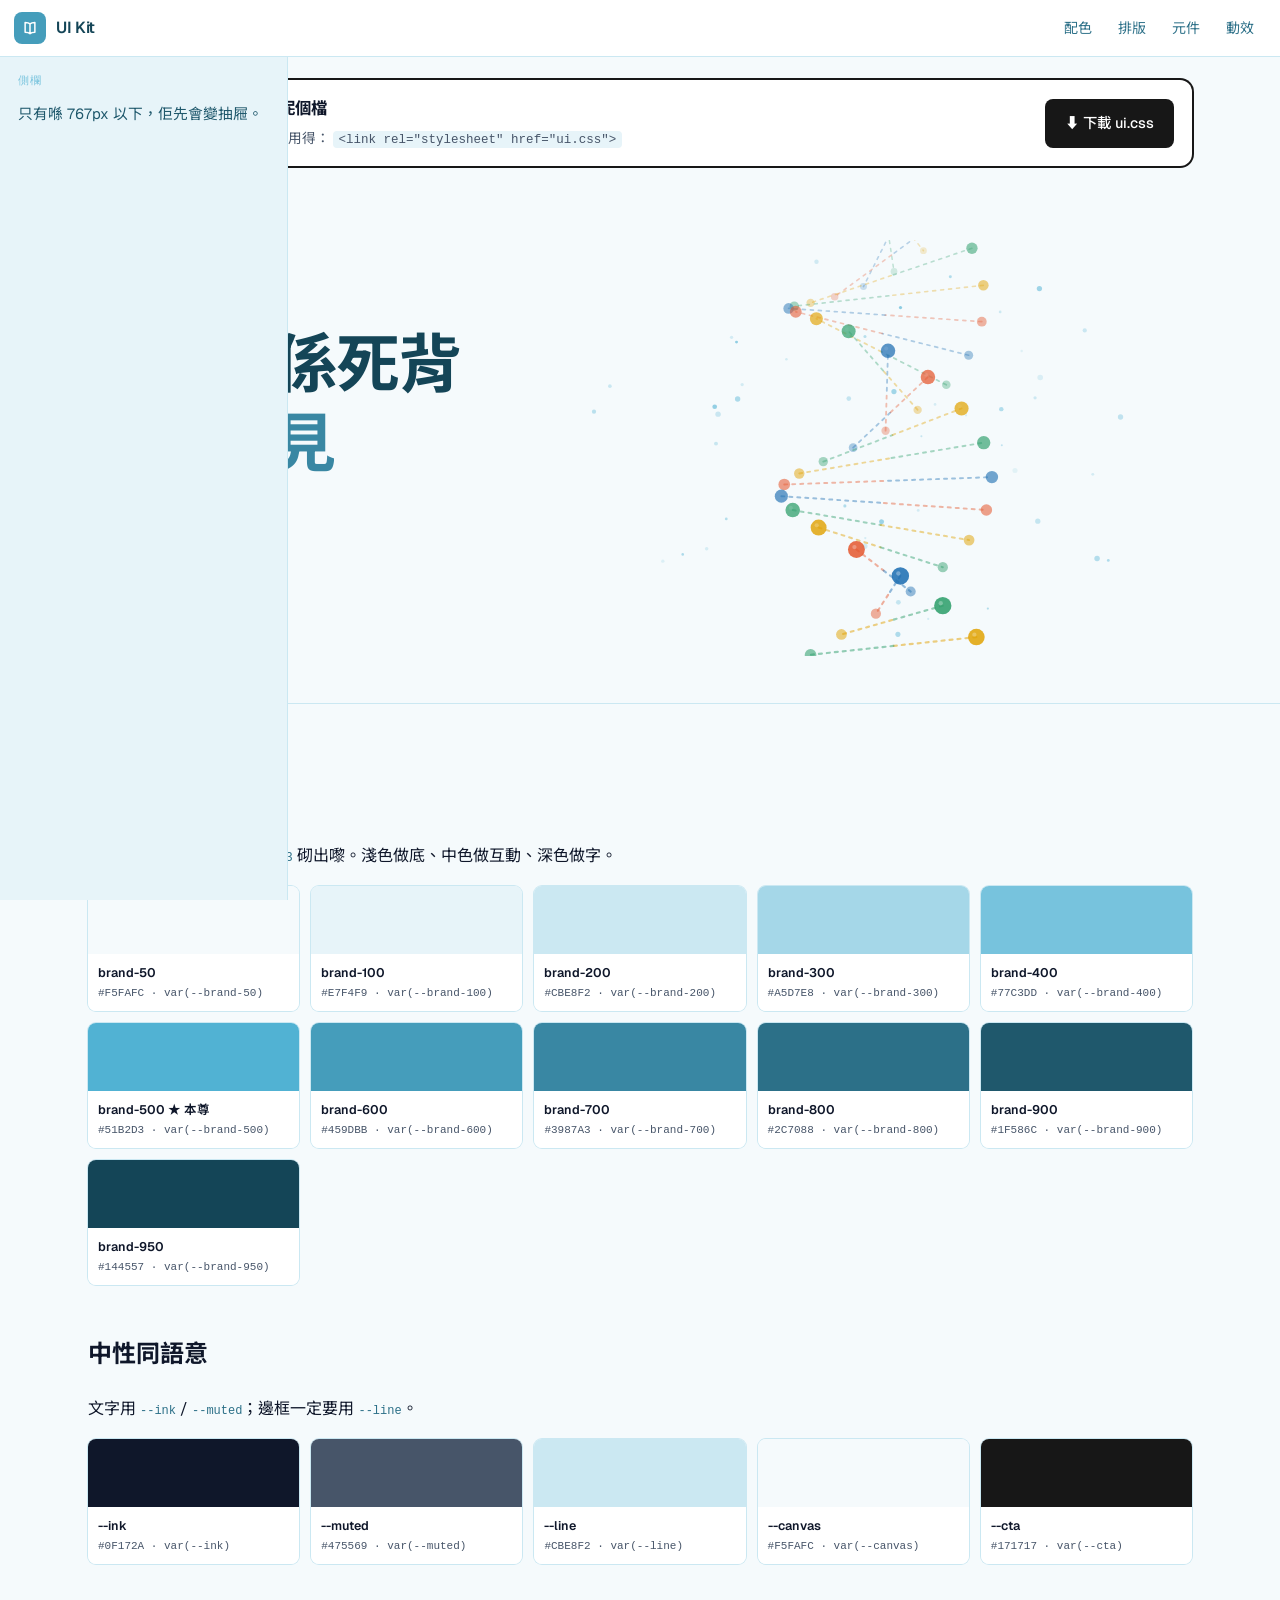
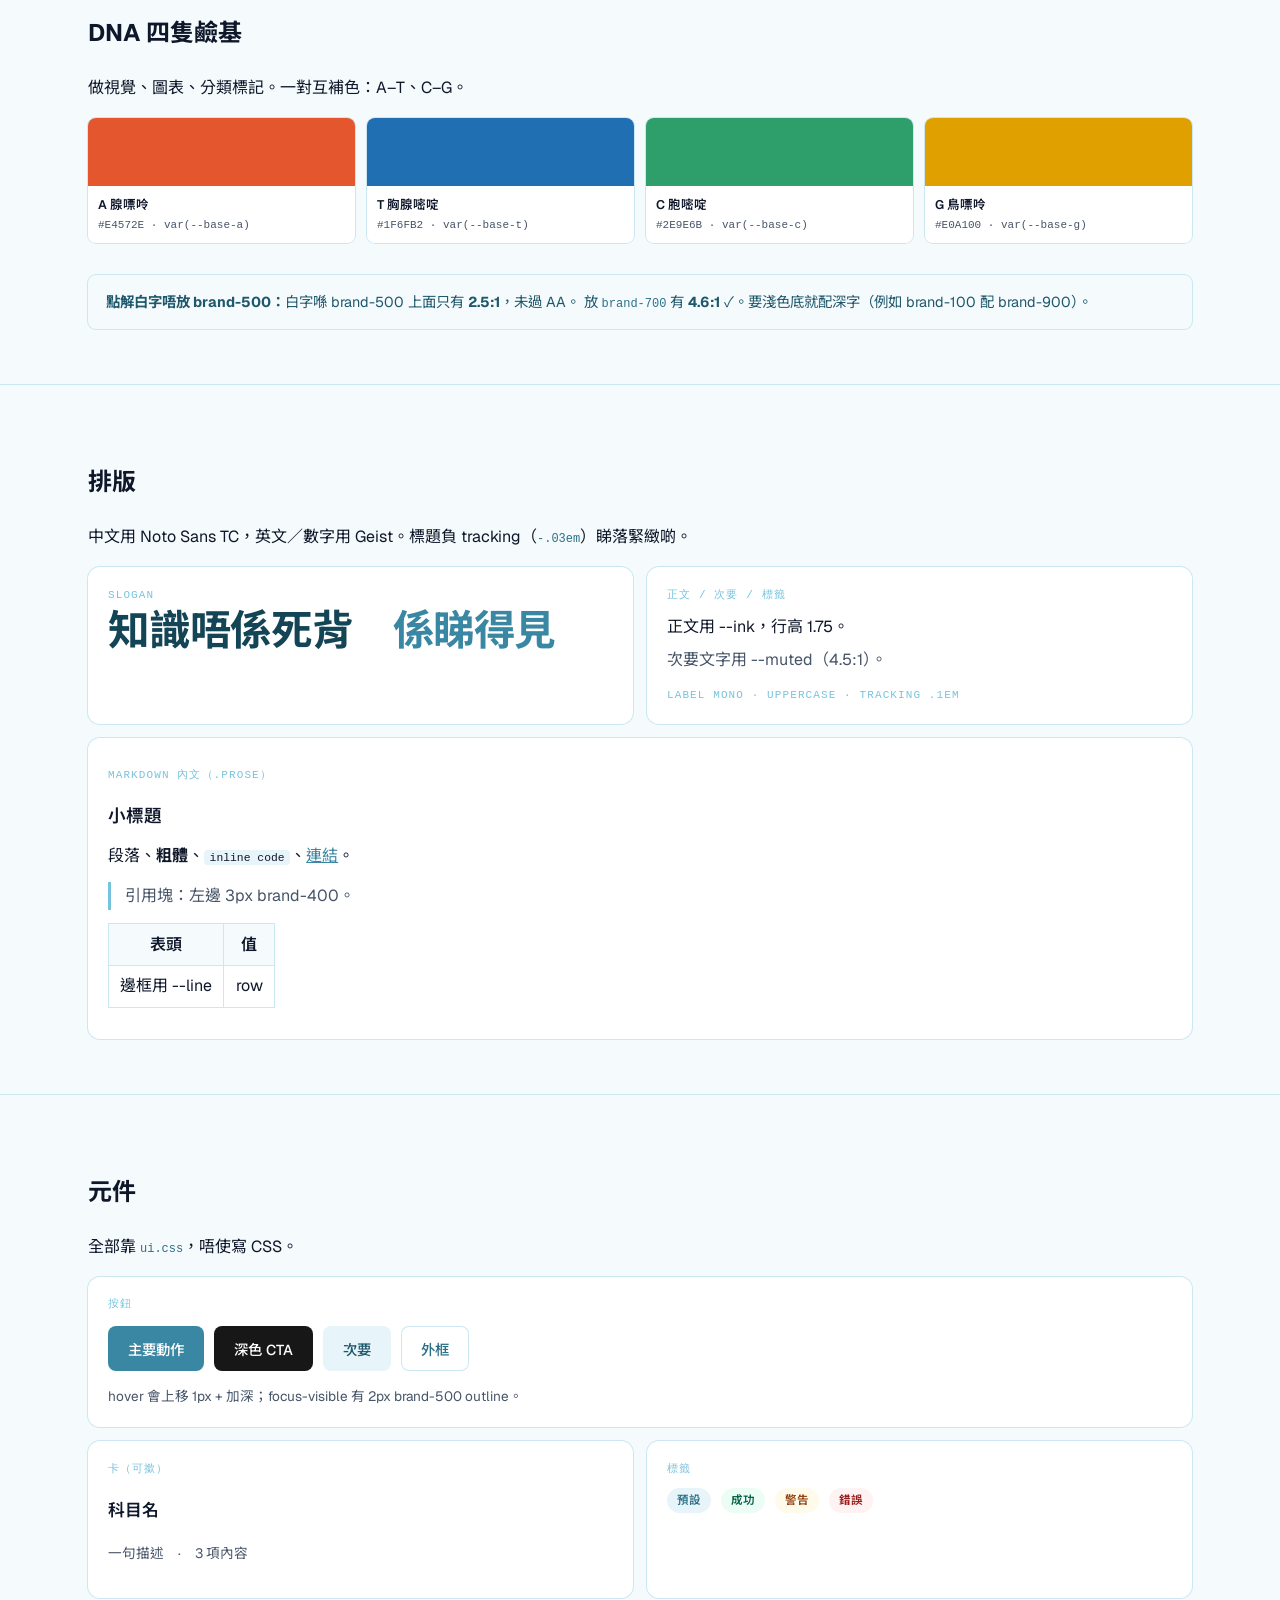
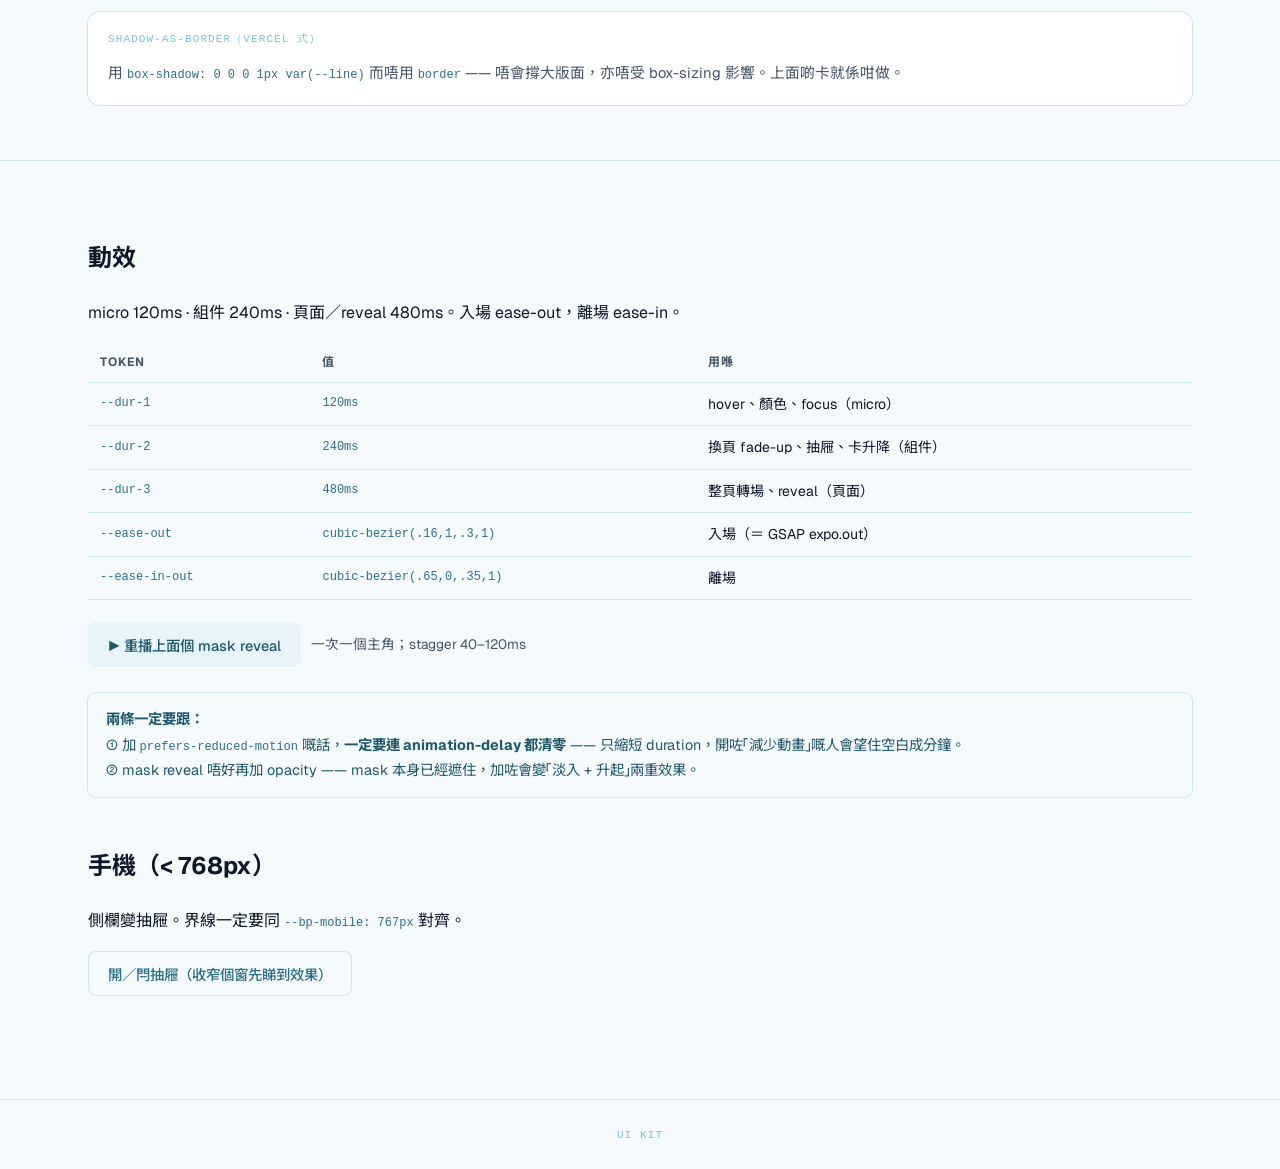
==== commit c05e641d: "feat: add standalone ui.css download card" ====
--- a/index.html
+++ b/index.html
@@ -40,6 +40,17 @@
   @media (max-width: 1023px) { .stage { height: 20rem; } }
   .hero-grid { display: grid; gap: 2rem; align-items: center; }
   @media (min-width: 1024px) { .hero-grid { grid-template-columns: 5fr 7fr; gap: 3.5rem; } }
+  /* 單獨下載卡 */
+  .dl {
+    display: flex; align-items: center; gap: 16px; flex-wrap: wrap;
+    background: #fff; border-radius: var(--radius-lg);
+    box-shadow: 0 0 0 2px var(--cta);
+    padding: 15px 18px; margin: 1.5rem 0 0;
+  }
+  .dl-l { flex: 1; min-width: 210px; }
+  .dl-t { font-weight: 700; font-size: 1.02rem; }
+  .dl-d { font-size: .85rem; color: var(--muted); margin-top: 3px; }
+  .dl-d code { background: var(--brand-100); padding: .1rem .35rem; border-radius: .25rem; font-size: .92em; }
 </style>
 </head>
 <body>
@@ -62,6 +73,20 @@
     <a href="#motion" class="nav-link">動效</a>
   </nav>
 </header>
+
+<!-- ═══════════ 單獨下載 ═══════════ -->
+<div class="wrap">
+  <div class="dl">
+    <div class="dl-l">
+      <div class="dl-t">📄 ui.css —— 單獨下載呢個檔</div>
+      <div class="dl-d">
+        一個檔 drop 入任何 project 就用得：
+        <code>&lt;link rel="stylesheet" href="ui.css"&gt;</code>
+      </div>
+    </div>
+    <a class="btn btn-dark" href="ui.css" download>⬇ 下載 ui.css</a>
+  </div>
+</div>
 
 <!-- ═══════════ Welcome Page 原樣 ═══════════ -->
 <div class="sec hero">
